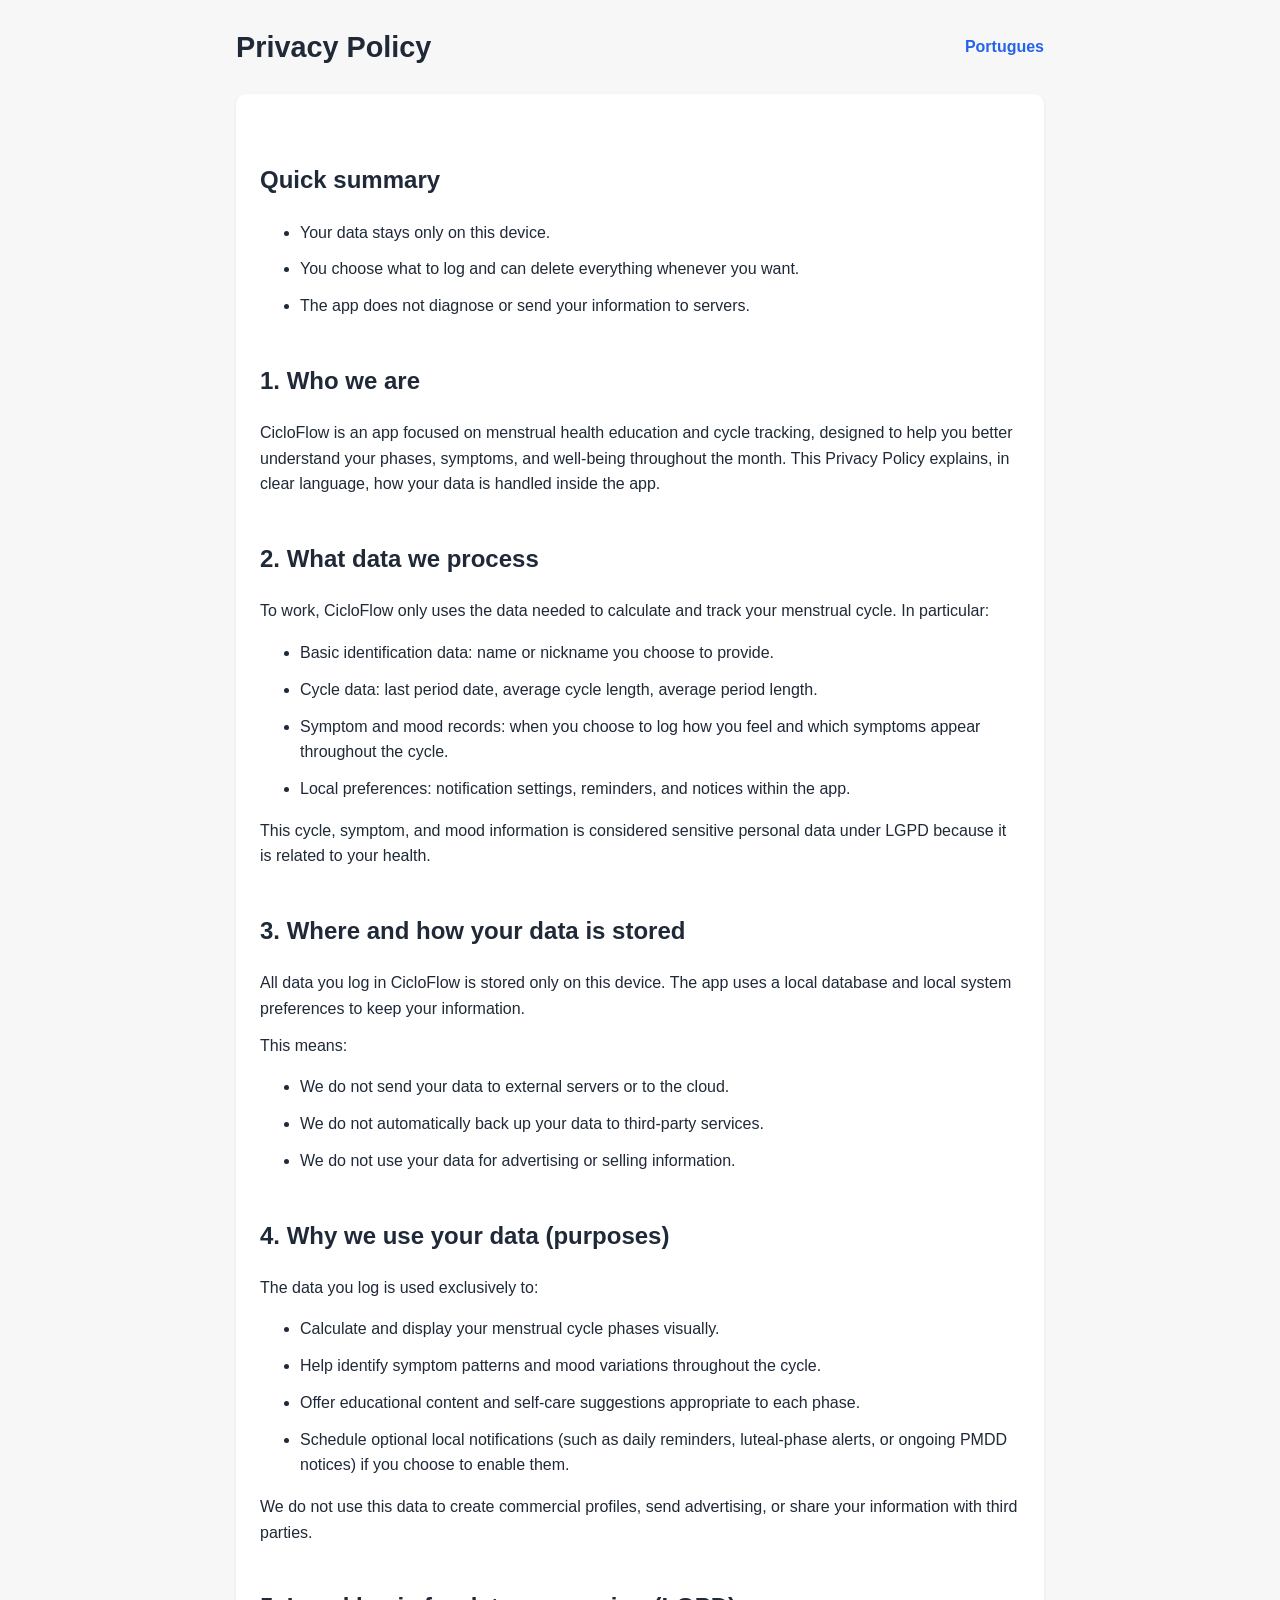
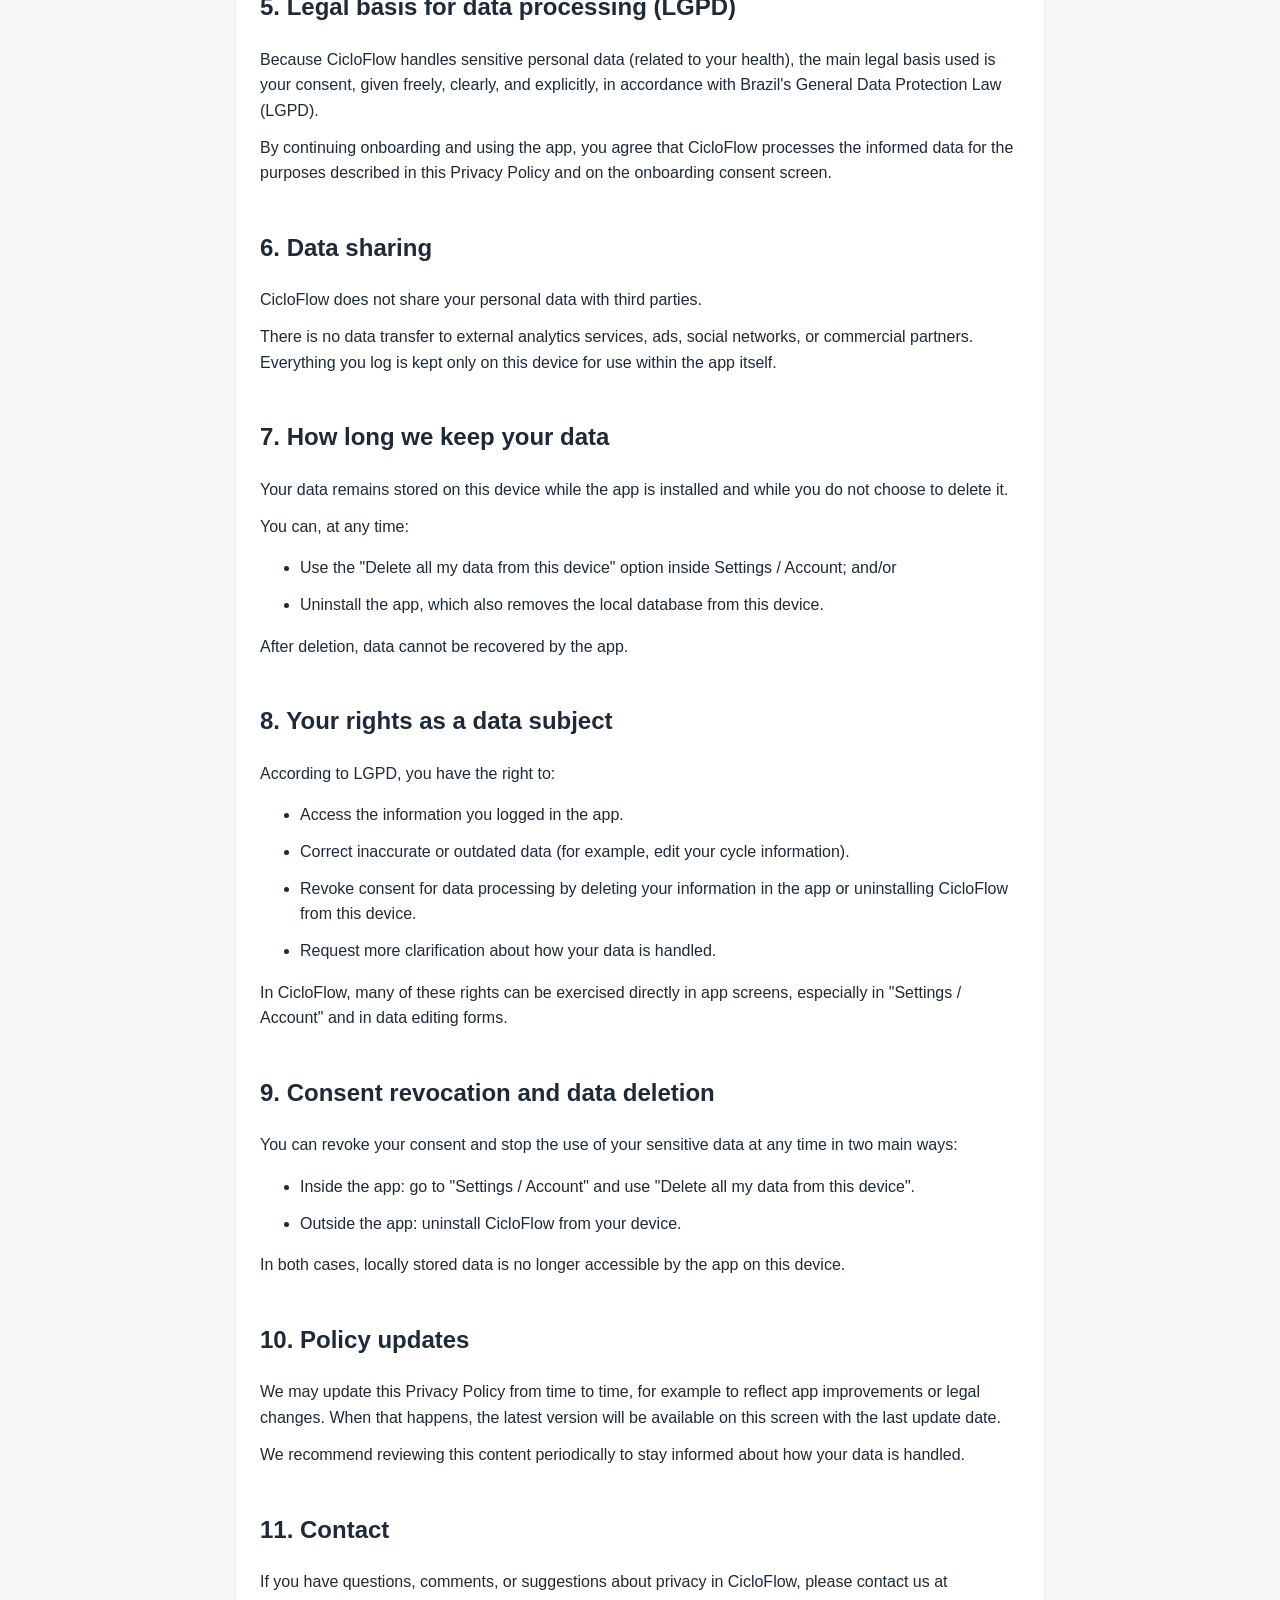
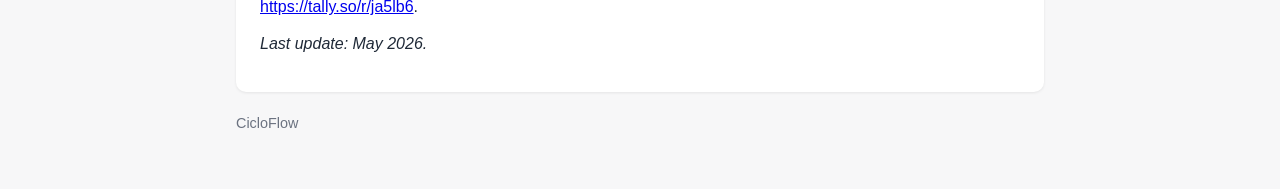
==== privacy/en.html @ c600f97e "add privacy page" ====
<!DOCTYPE html>
<html lang="en">
  <head>
    <meta charset="UTF-8" />
    <meta name="viewport" content="width=device-width, initial-scale=1.0" />
    <title>Privacy Policy | CicloFlow</title>
    <link rel="stylesheet" href="../assets/style.css" />
  </head>
  <body>
    <main class="policy-container">
      <header class="policy-header">
        <h1>Privacy Policy</h1>
        <a class="lang-switch" href="./pt.html">Portugues</a>
      </header>

      <article class="policy-content">
        <h2>Quick summary</h2>
        <ul>
          <li>Your data stays only on this device.</li>
          <li>You choose what to log and can delete everything whenever you want.</li>
          <li>The app does not diagnose or send your information to servers.</li>
        </ul>

        <h2>1. Who we are</h2>
        <p>
          CicloFlow is an app focused on menstrual health education and cycle
          tracking, designed to help you better understand your phases,
          symptoms, and well-being throughout the month. This Privacy Policy
          explains, in clear language, how your data is handled inside the app.
        </p>

        <h2>2. What data we process</h2>
        <p>
          To work, CicloFlow only uses the data needed to calculate and track
          your menstrual cycle. In particular:
        </p>
        <ul>
          <li>Basic identification data: name or nickname you choose to provide.</li>
          <li>Cycle data: last period date, average cycle length, average period length.</li>
          <li>
            Symptom and mood records: when you choose to log how you feel and
            which symptoms appear throughout the cycle.
          </li>
          <li>
            Local preferences: notification settings, reminders, and notices
            within the app.
          </li>
        </ul>
        <p>
          This cycle, symptom, and mood information is considered sensitive
          personal data under LGPD because it is related to your health.
        </p>

        <h2>3. Where and how your data is stored</h2>
        <p>
          All data you log in CicloFlow is stored only on this device. The app
          uses a local database and local system preferences to keep your
          information.
        </p>
        <p>This means:</p>
        <ul>
          <li>We do not send your data to external servers or to the cloud.</li>
          <li>We do not automatically back up your data to third-party services.</li>
          <li>We do not use your data for advertising or selling information.</li>
        </ul>

        <h2>4. Why we use your data (purposes)</h2>
        <p>The data you log is used exclusively to:</p>
        <ul>
          <li>Calculate and display your menstrual cycle phases visually.</li>
          <li>
            Help identify symptom patterns and mood variations throughout the
            cycle.
          </li>
          <li>
            Offer educational content and self-care suggestions appropriate to
            each phase.
          </li>
          <li>
            Schedule optional local notifications (such as daily reminders,
            luteal-phase alerts, or ongoing PMDD notices) if you choose to
            enable them.
          </li>
        </ul>
        <p>
          We do not use this data to create commercial profiles, send
          advertising, or share your information with third parties.
        </p>

        <h2>5. Legal basis for data processing (LGPD)</h2>
        <p>
          Because CicloFlow handles sensitive personal data (related to your
          health), the main legal basis used is your consent, given freely,
          clearly, and explicitly, in accordance with Brazil's General Data
          Protection Law (LGPD).
        </p>
        <p>
          By continuing onboarding and using the app, you agree that CicloFlow
          processes the informed data for the purposes described in this Privacy
          Policy and on the onboarding consent screen.
        </p>

        <h2>6. Data sharing</h2>
        <p>CicloFlow does not share your personal data with third parties.</p>
        <p>
          There is no data transfer to external analytics services, ads, social
          networks, or commercial partners. Everything you log is kept only on
          this device for use within the app itself.
        </p>

        <h2>7. How long we keep your data</h2>
        <p>
          Your data remains stored on this device while the app is installed and
          while you do not choose to delete it.
        </p>
        <p>You can, at any time:</p>
        <ul>
          <li>
            Use the "Delete all my data from this device" option inside Settings
            / Account; and/or
          </li>
          <li>
            Uninstall the app, which also removes the local database from this
            device.
          </li>
        </ul>
        <p>After deletion, data cannot be recovered by the app.</p>

        <h2>8. Your rights as a data subject</h2>
        <p>According to LGPD, you have the right to:</p>
        <ul>
          <li>Access the information you logged in the app.</li>
          <li>
            Correct inaccurate or outdated data (for example, edit your cycle
            information).
          </li>
          <li>
            Revoke consent for data processing by deleting your information in
            the app or uninstalling CicloFlow from this device.
          </li>
          <li>Request more clarification about how your data is handled.</li>
        </ul>
        <p>
          In CicloFlow, many of these rights can be exercised directly in app
          screens, especially in "Settings / Account" and in data editing forms.
        </p>

        <h2>9. Consent revocation and data deletion</h2>
        <p>
          You can revoke your consent and stop the use of your sensitive data at
          any time in two main ways:
        </p>
        <ul>
          <li>
            Inside the app: go to "Settings / Account" and use "Delete all my
            data from this device".
          </li>
          <li>Outside the app: uninstall CicloFlow from your device.</li>
        </ul>
        <p>
          In both cases, locally stored data is no longer accessible by the app
          on this device.
        </p>

        <h2>10. Policy updates</h2>
        <p>
          We may update this Privacy Policy from time to time, for example to
          reflect app improvements or legal changes. When that happens, the
          latest version will be available on this screen with the last update
          date.
        </p>
        <p>
          We recommend reviewing this content periodically to stay informed
          about how your data is handled.
        </p>

        <h2>11. Contact</h2>
        <p>
          If you have questions, comments, or suggestions about privacy in
          CicloFlow, please contact us at
          <a href="https://tally.so/r/ja5lb6">https://tally.so/r/ja5lb6</a>.
        </p>

        <p><em>Last update: May 2026.</em></p>
      </article>

      <footer class="policy-footer">
        <p>CicloFlow</p>
      </footer>
    </main>
  </body>
</html>
---- assets/style.css ----
:root {
  color-scheme: light dark;
}

* {
  box-sizing: border-box;
}

body {
  margin: 0;
  font-family: -apple-system, BlinkMacSystemFont, "Segoe UI", Roboto, Oxygen,
    Ubuntu, Cantarell, "Helvetica Neue", Arial, sans-serif;
  line-height: 1.6;
  background: #f7f7f8;
  color: #1f2937;
}

.policy-container {
  max-width: 840px;
  margin: 0 auto;
  padding: 24px 16px 40px;
}

.policy-header {
  display: flex;
  align-items: center;
  justify-content: space-between;
  gap: 12px;
  margin-bottom: 24px;
}

.policy-header h1 {
  margin: 0;
  font-size: 1.8rem;
}

.lang-switch {
  display: inline-block;
  text-decoration: none;
  font-weight: 600;
  color: #2563eb;
}

.lang-switch:hover {
  text-decoration: underline;
}

.policy-content {
  background: #ffffff;
  border-radius: 10px;
  padding: 24px;
  box-shadow: 0 1px 3px rgba(0, 0, 0, 0.08);
}

.policy-content h2 {
  margin-top: 1.8em;
}

.policy-content p,
.policy-content li {
  margin: 0.7em 0;
}

.policy-footer {
  margin-top: 20px;
  font-size: 0.9rem;
  color: #6b7280;
}

@media (prefers-color-scheme: dark) {
  body {
    background: #0b1220;
    color: #e5e7eb;
  }

  .policy-content {
    background: #111827;
    box-shadow: none;
    border: 1px solid #1f2937;
  }

  .lang-switch {
    color: #93c5fd;
  }

  .policy-footer {
    color: #9ca3af;
  }
}
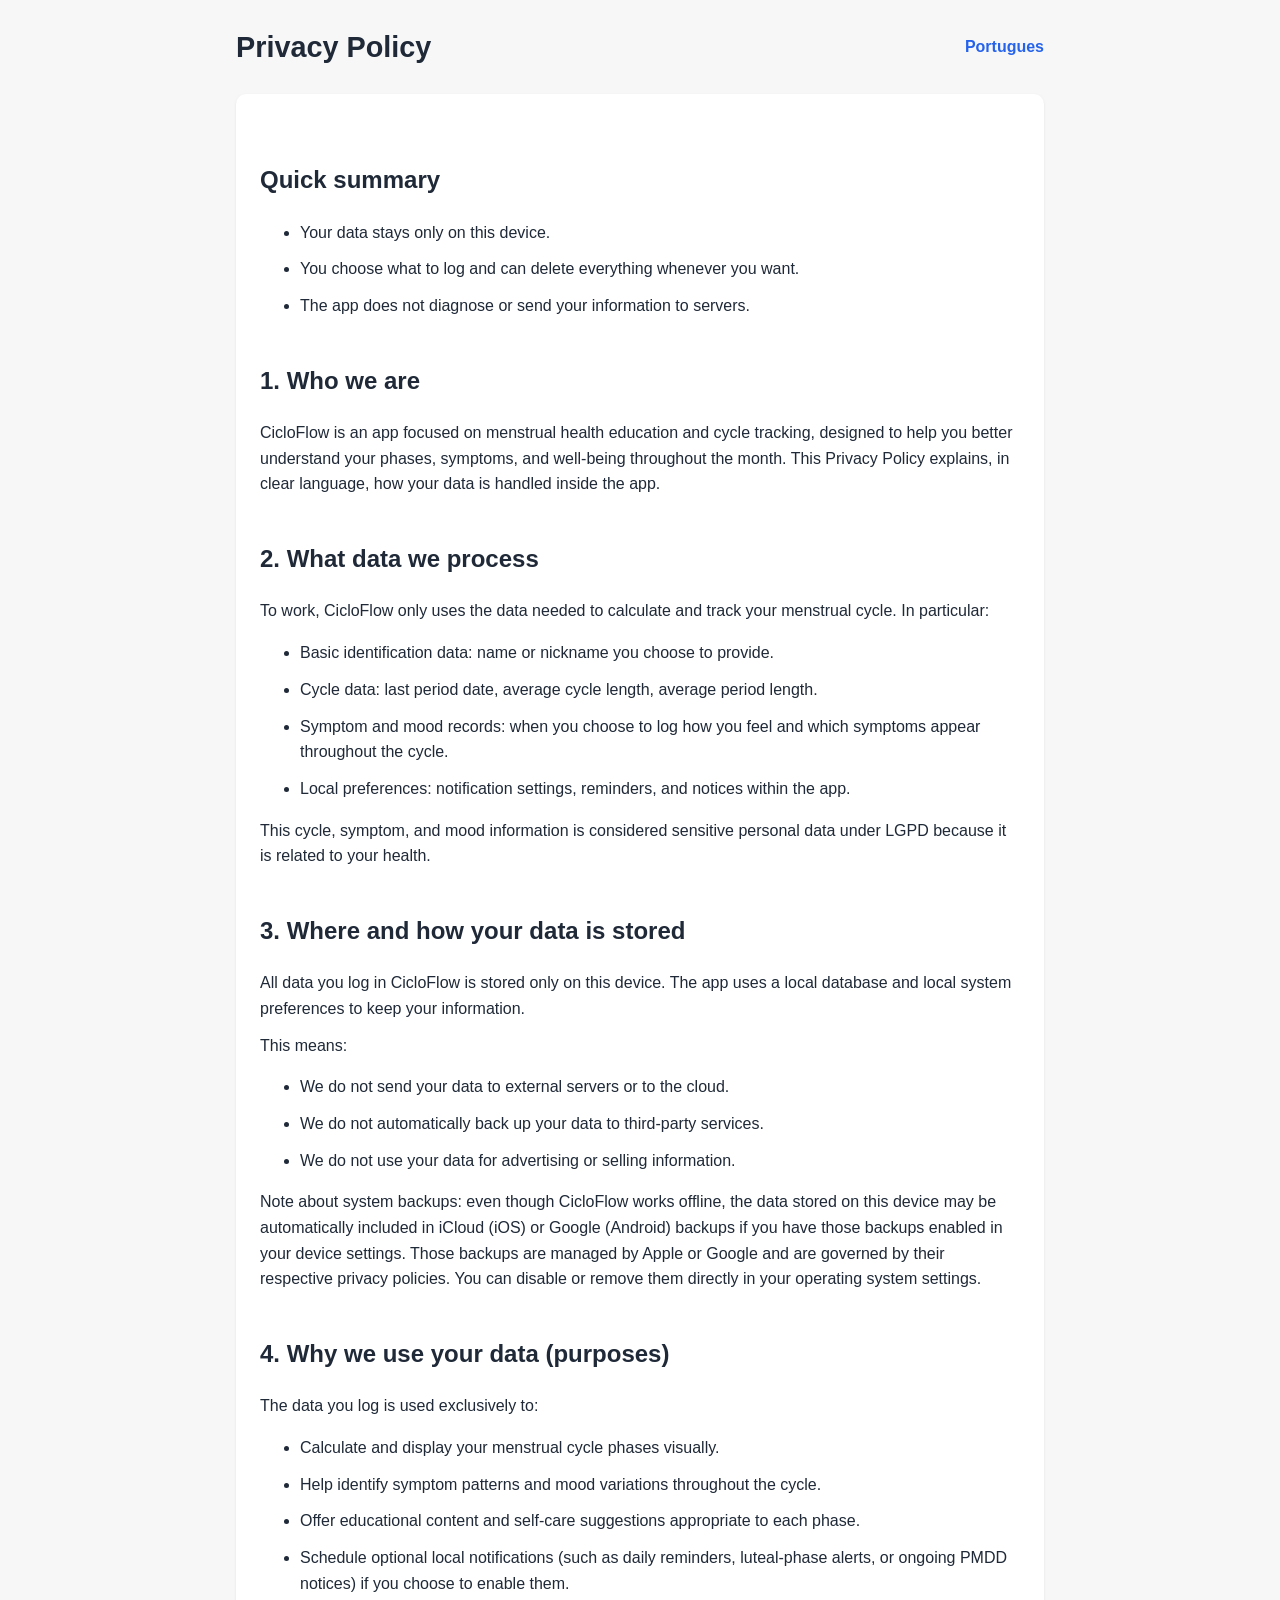
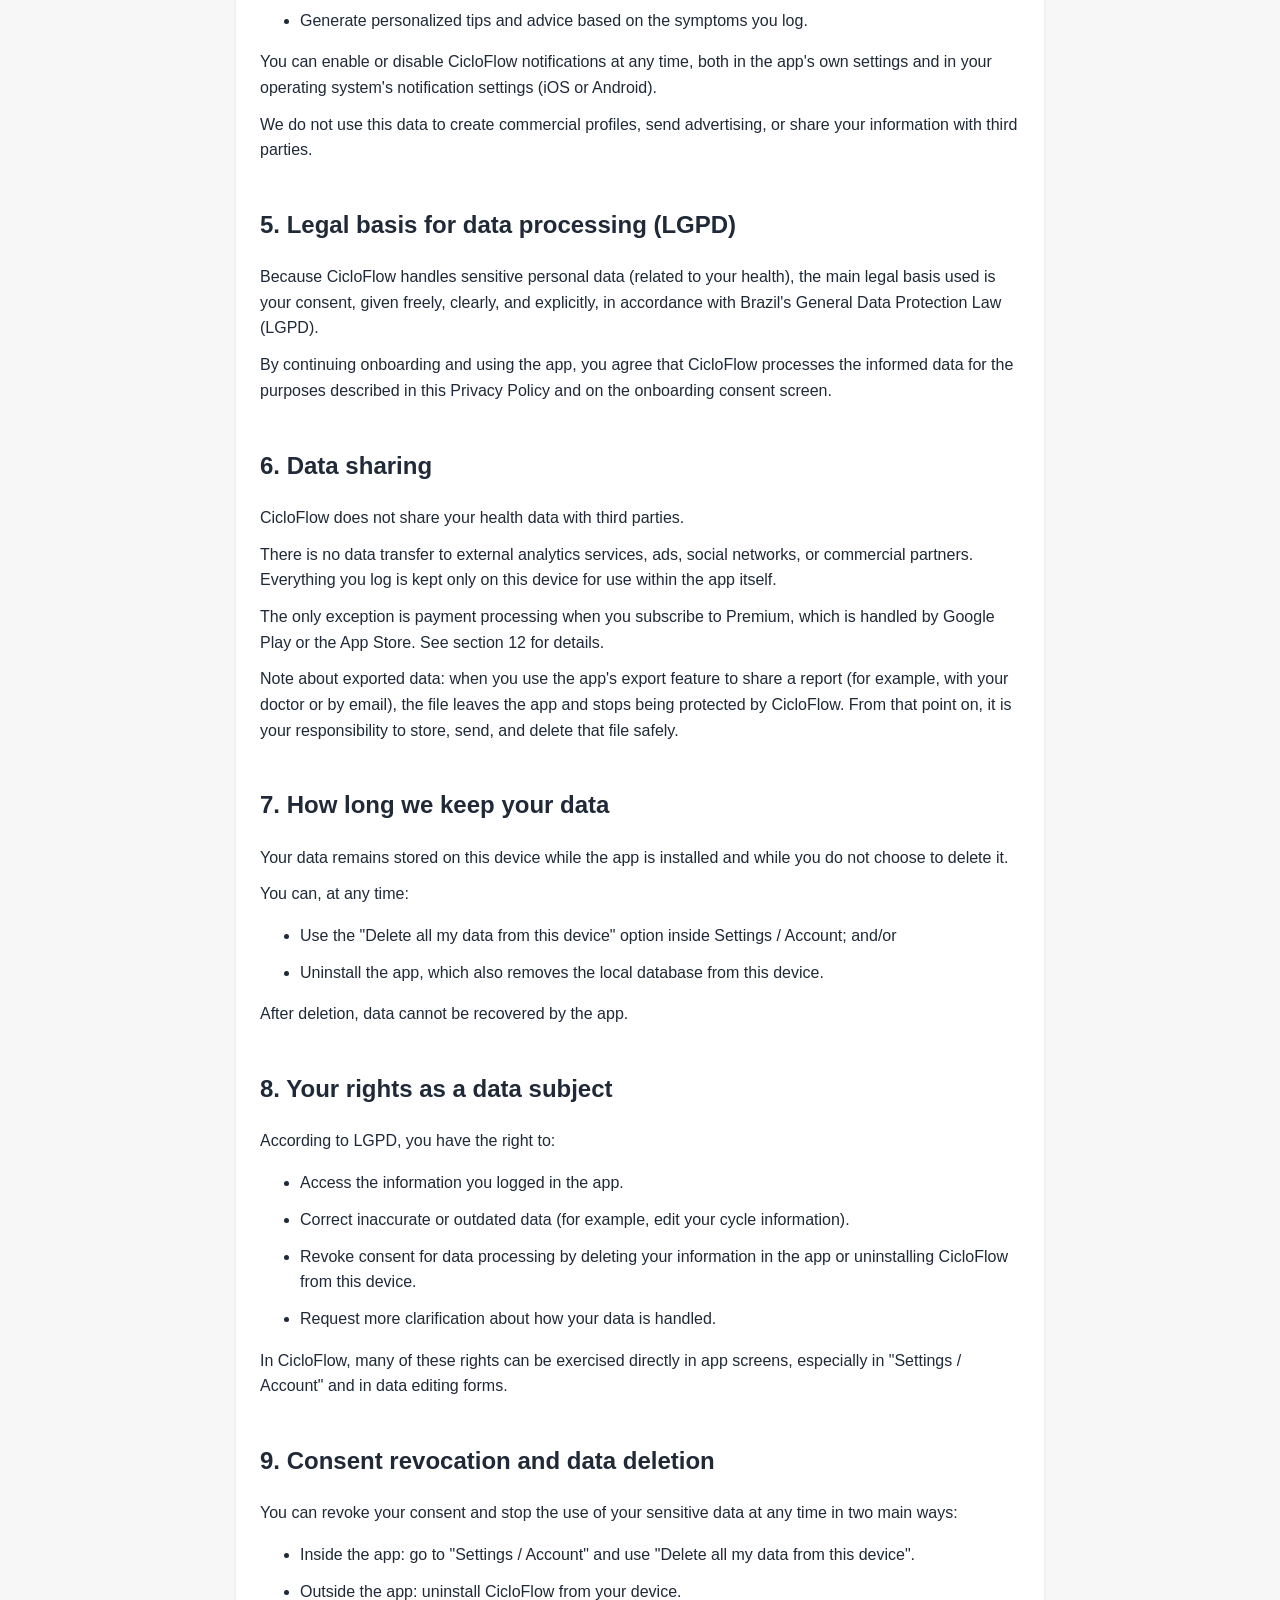
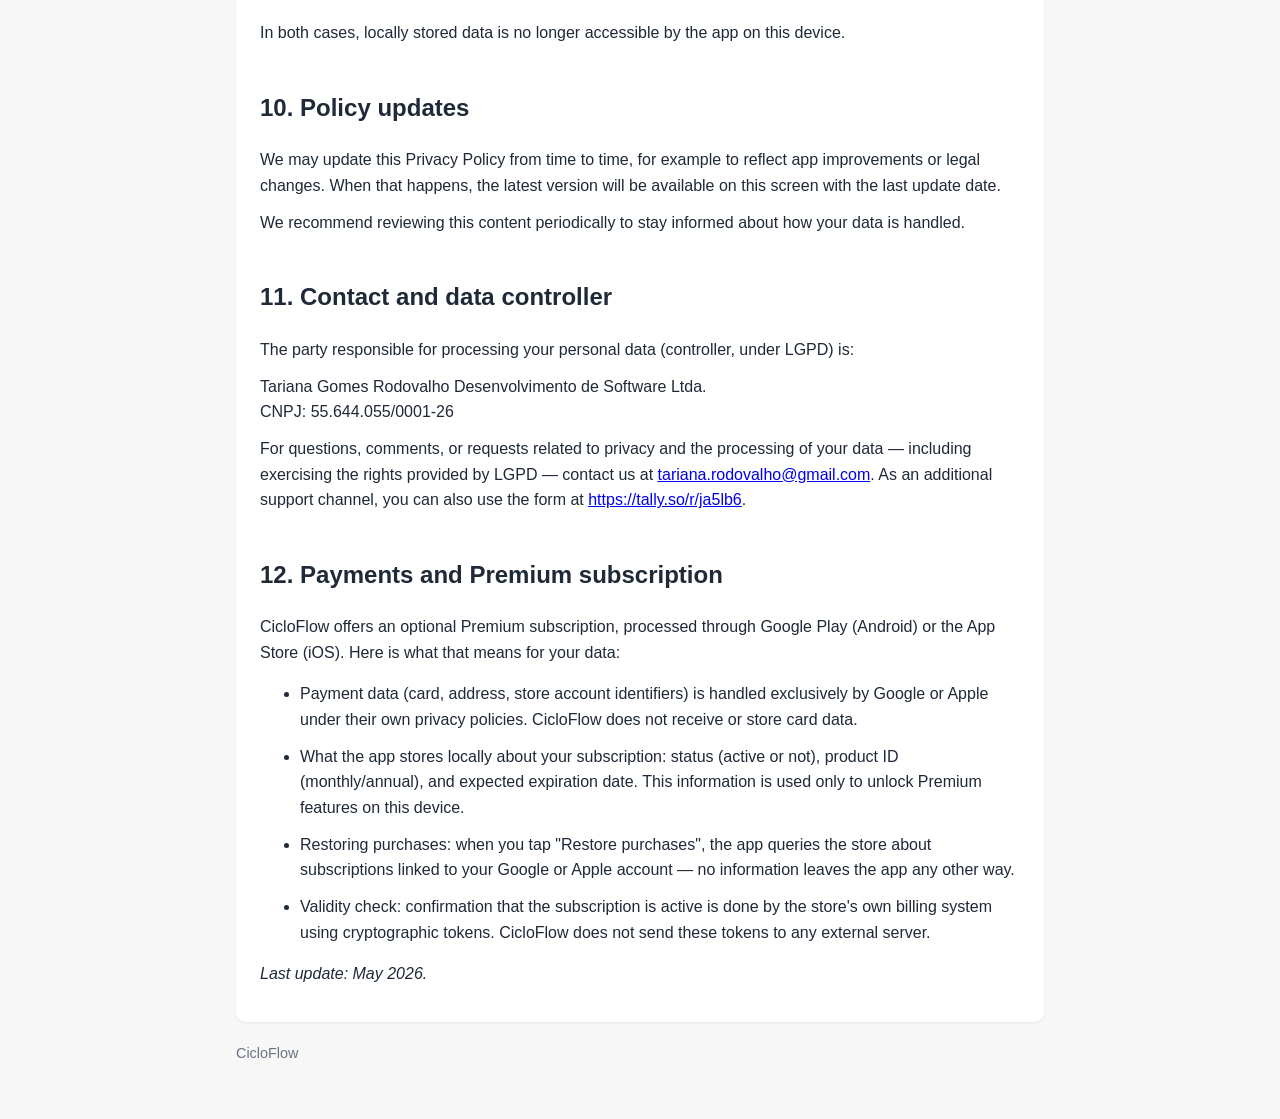
==== commit 06e85d07: "Update Privacy with contact details, store and export privacy" ====
--- a/privacy/en.html
+++ b/privacy/en.html
@@ -63,6 +63,14 @@
           <li>We do not automatically back up your data to third-party services.</li>
           <li>We do not use your data for advertising or selling information.</li>
         </ul>
+        <p>
+          Note about system backups: even though CicloFlow works offline, the
+          data stored on this device may be automatically included in iCloud
+          (iOS) or Google (Android) backups if you have those backups enabled
+          in your device settings. Those backups are managed by Apple or Google
+          and are governed by their respective privacy policies. You can disable
+          or remove them directly in your operating system settings.
+        </p>
 
         <h2>4. Why we use your data (purposes)</h2>
         <p>The data you log is used exclusively to:</p>
@@ -81,7 +89,16 @@
             luteal-phase alerts, or ongoing PMDD notices) if you choose to
             enable them.
           </li>
-        </ul>
+          <li>
+            Generate personalized tips and advice based on the symptoms you
+            log.
+          </li>
+        </ul>
+        <p>
+          You can enable or disable CicloFlow notifications at any time, both
+          in the app's own settings and in your operating system's notification
+          settings (iOS or Android).
+        </p>
         <p>
           We do not use this data to create commercial profiles, send
           advertising, or share your information with third parties.
@@ -101,11 +118,23 @@
         </p>
 
         <h2>6. Data sharing</h2>
-        <p>CicloFlow does not share your personal data with third parties.</p>
+        <p>CicloFlow does not share your health data with third parties.</p>
         <p>
           There is no data transfer to external analytics services, ads, social
           networks, or commercial partners. Everything you log is kept only on
           this device for use within the app itself.
+        </p>
+        <p>
+          The only exception is payment processing when you subscribe to
+          Premium, which is handled by Google Play or the App Store. See
+          section 12 for details.
+        </p>
+        <p>
+          Note about exported data: when you use the app's export feature to
+          share a report (for example, with your doctor or by email), the file
+          leaves the app and stops being protected by CicloFlow. From that
+          point on, it is your responsibility to store, send, and delete that
+          file safely.
         </p>
 
         <h2>7. How long we keep your data</h2>
@@ -174,12 +203,53 @@
           about how your data is handled.
         </p>
 
-        <h2>11. Contact</h2>
-        <p>
-          If you have questions, comments, or suggestions about privacy in
-          CicloFlow, please contact us at
+        <h2>11. Contact and data controller</h2>
+        <p>
+          The party responsible for processing your personal data (controller,
+          under LGPD) is:
+        </p>
+        <p>
+          Tariana Gomes Rodovalho Desenvolvimento de Software Ltda.<br />
+          CNPJ: 55.644.055/0001-26
+        </p>
+        <p>
+          For questions, comments, or requests related to privacy and the
+          processing of your data — including exercising the rights provided by
+          LGPD — contact us at
+          <a href="mailto:tariana.rodovalho@gmail.com">tariana.rodovalho@gmail.com</a>.
+          As an additional support channel, you can also use the form at
           <a href="https://tally.so/r/ja5lb6">https://tally.so/r/ja5lb6</a>.
         </p>
+
+        <h2>12. Payments and Premium subscription</h2>
+        <p>
+          CicloFlow offers an optional Premium subscription, processed through
+          Google Play (Android) or the App Store (iOS). Here is what that means
+          for your data:
+        </p>
+        <ul>
+          <li>
+            Payment data (card, address, store account identifiers) is handled
+            exclusively by Google or Apple under their own privacy policies.
+            CicloFlow does not receive or store card data.
+          </li>
+          <li>
+            What the app stores locally about your subscription: status (active
+            or not), product ID (monthly/annual), and expected expiration date.
+            This information is used only to unlock Premium features on this
+            device.
+          </li>
+          <li>
+            Restoring purchases: when you tap "Restore purchases", the app
+            queries the store about subscriptions linked to your Google or
+            Apple account — no information leaves the app any other way.
+          </li>
+          <li>
+            Validity check: confirmation that the subscription is active is
+            done by the store's own billing system using cryptographic tokens.
+            CicloFlow does not send these tokens to any external server.
+          </li>
+        </ul>
 
         <p><em>Last update: May 2026.</em></p>
       </article>
